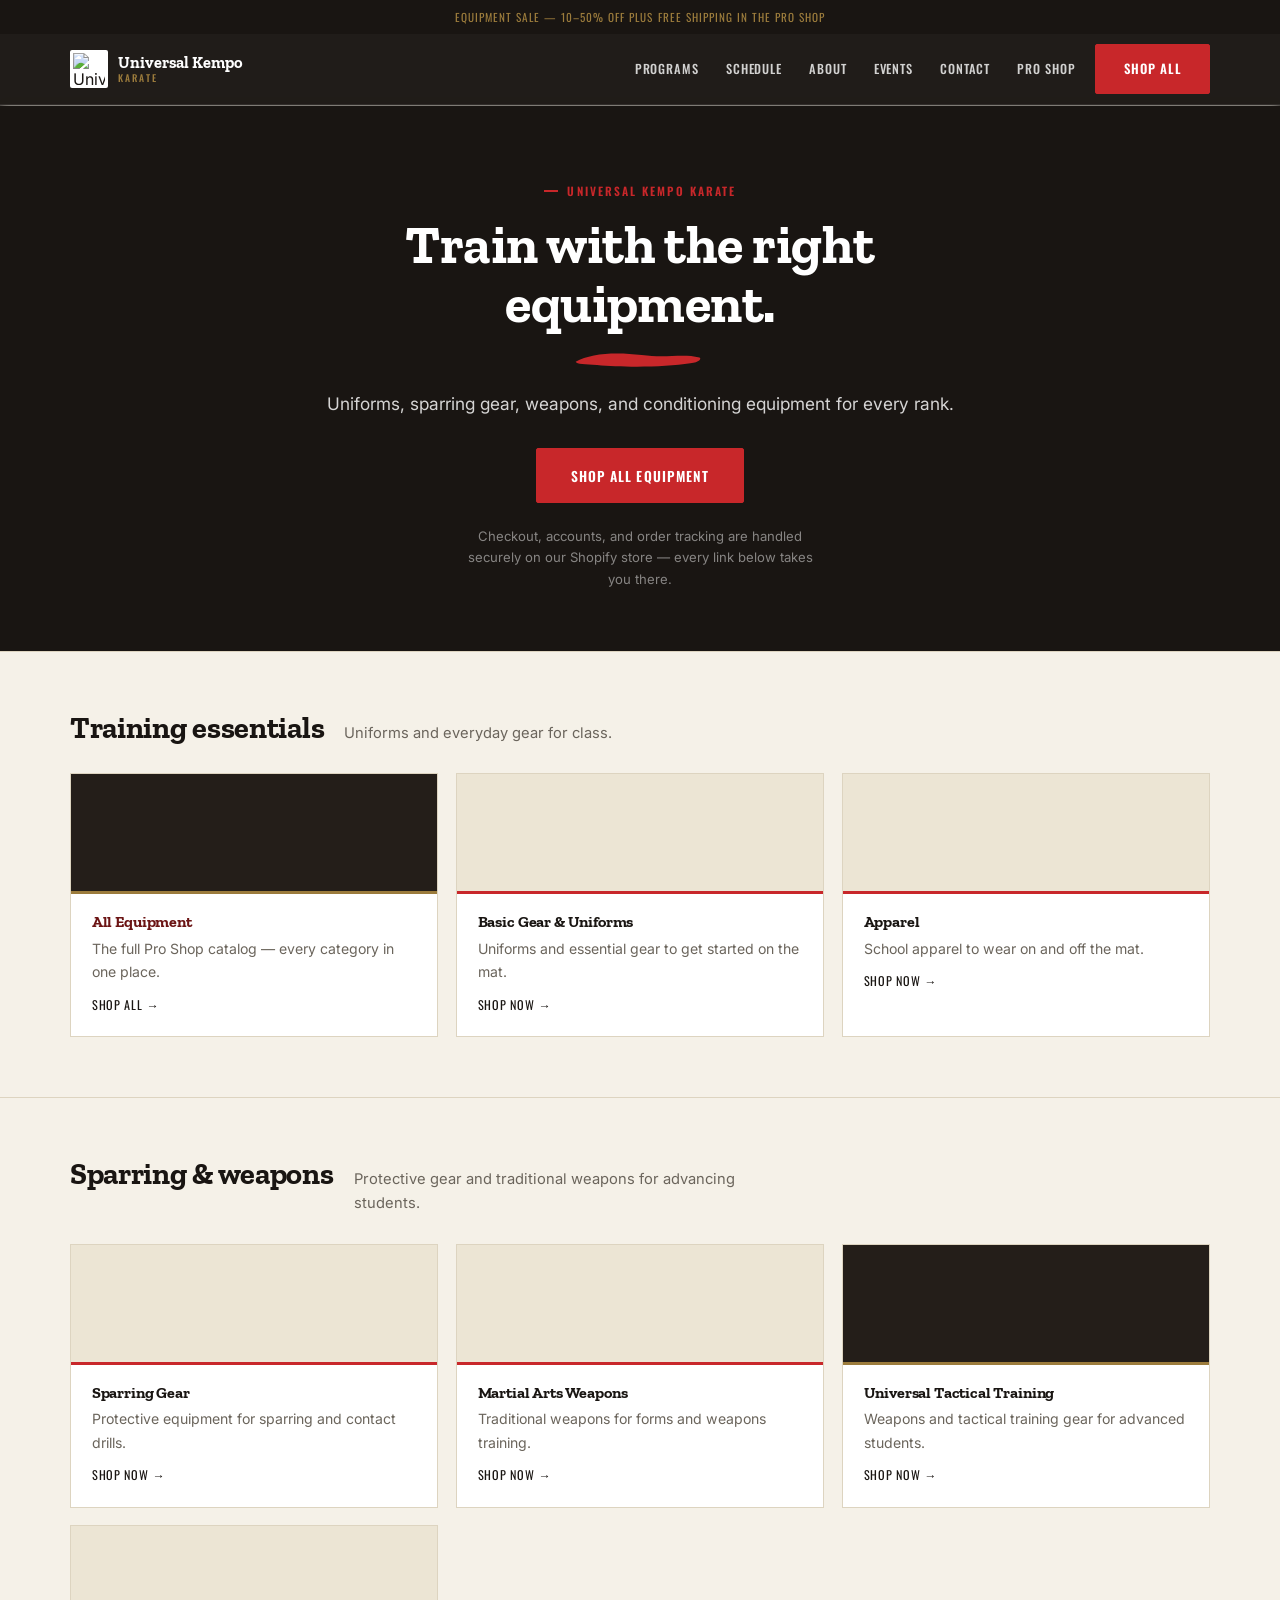
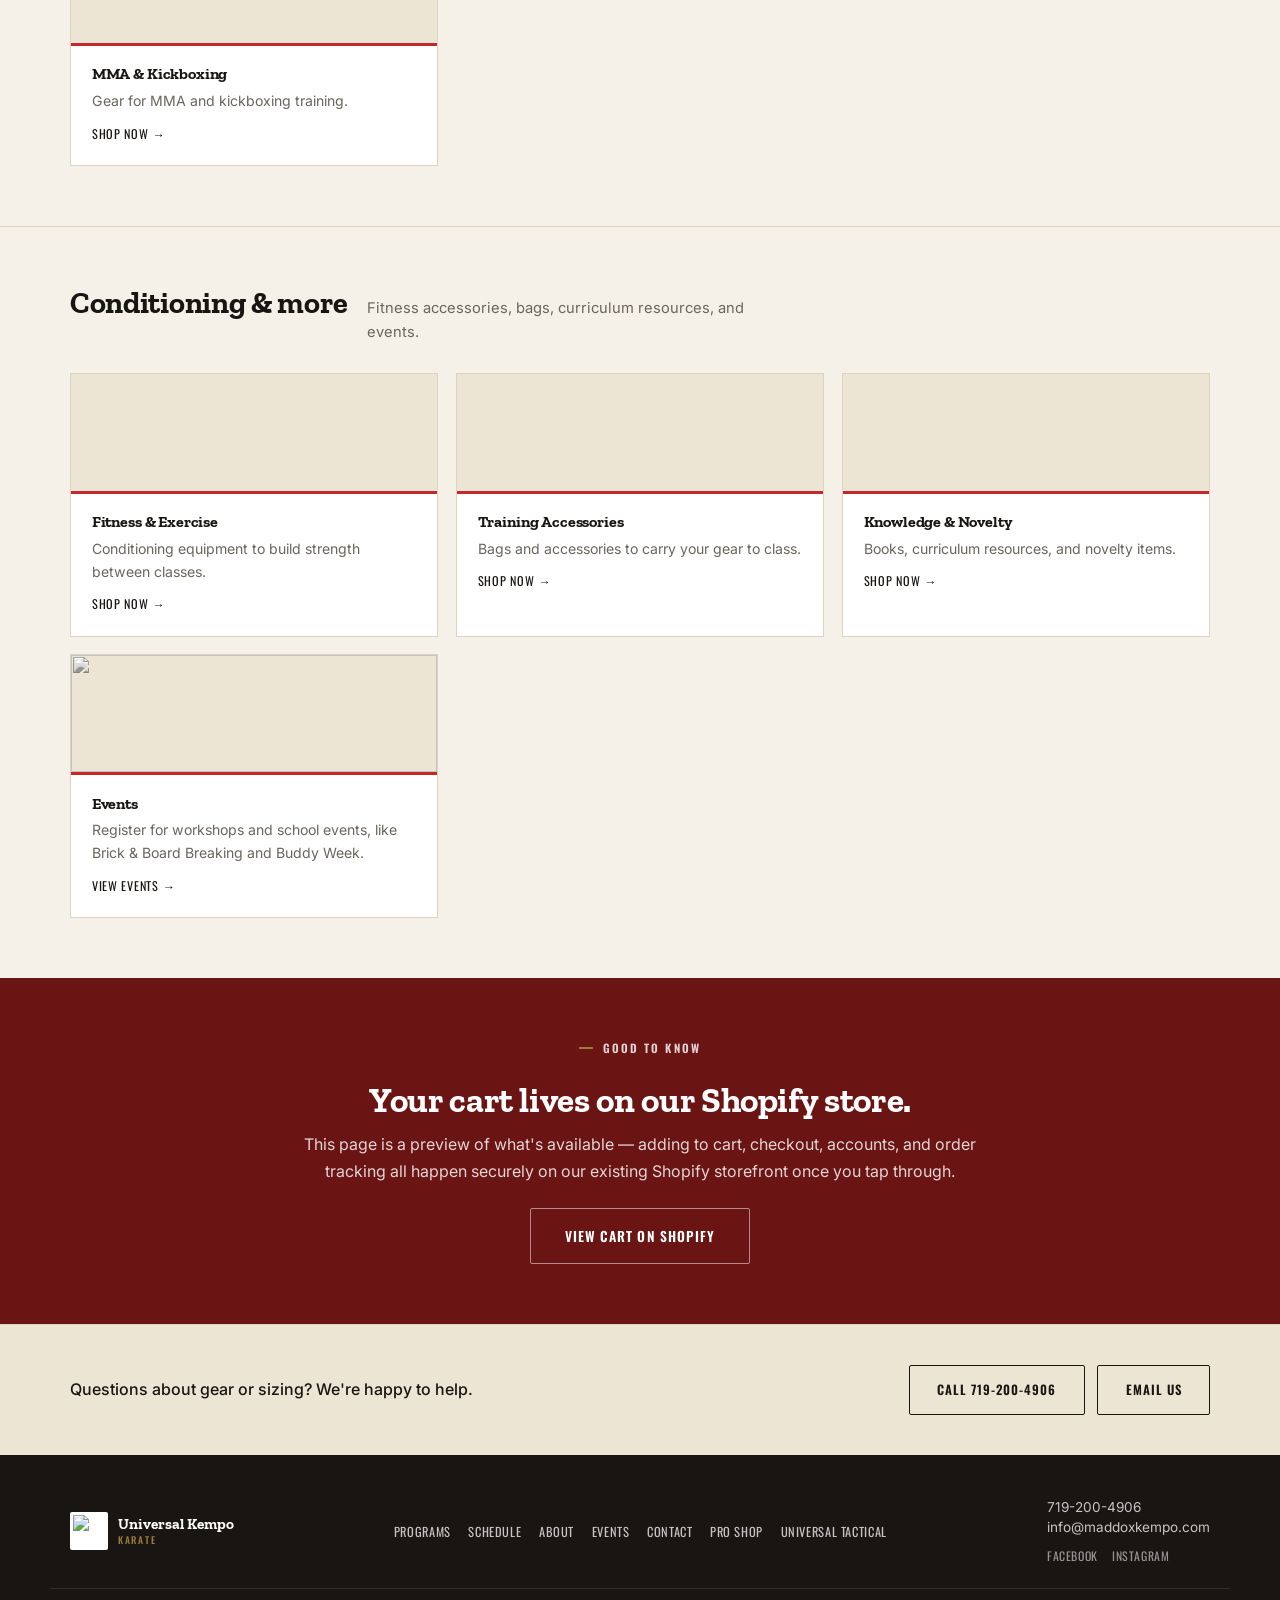
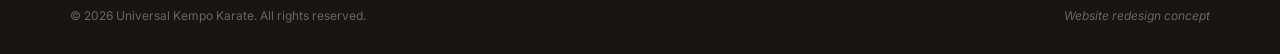
==== shop.html @ ea0c27b5 "UPDATE site with actual info from original site including images and new hero image" ====
<!doctype html>
<html lang="en">
  <head>
    <meta charset="UTF-8" />
    <meta
      name="viewport"
      content="width=device-width, initial-scale=1.0, shrink-to-fit=no"
    />
    <meta name="robots" content="noindex,nofollow" />

    <title>Pro Shop | Universal Kempo Karate</title>
    <meta
      name="description"
      content="Training gear, uniforms, equipment and more for Universal Kempo Karate students. Browse the Pro Shop, powered by our Shopify store."
    />

    <meta property="og:title" content="Pro Shop | Universal Kempo Karate" />
    <meta property="og:description" content="Train with the right equipment." />
    <meta property="og:type" content="website" />
    <meta property="og:url" content="https://maddoxkempo.com/collections" />

    <link rel="preconnect" href="https://fonts.googleapis.com" />
    <link rel="preconnect" href="https://fonts.gstatic.com" crossorigin />
    <link
      href="https://fonts.googleapis.com/css2?family=Zilla+Slab:wght@400;500;600;700&family=Oswald:wght@400;500;600;700&family=Inter:wght@400;500;600;700&display=swap"
      rel="stylesheet"
    />

    <link rel="stylesheet" href="styles.css" />
  </head>
  <body>
    <!--
  ANNOUNCEMENT BAR (configurable)
  Mirrors a promotion currently live on maddoxkempo.com as of this demo's
  creation date. Sales/promos expire — verify current wording and dates
  in the Shopify admin before launch, or remove this block entirely if
  no active promotion exists.
-->
    <div class="announce">
      <a
        href="https://maddoxkempo.com/collections"
        target="_blank"
        rel="noopener"
        >Equipment Sale — 10–50% Off Plus Free Shipping in the Pro Shop</a
      >
    </div>

    <!-- NAV -->
    <header class="site-header" id="siteHeader">
      <div class="nav-wrap">
        <a href="index.html#top" class="brand">
          <img
            class="brand-logo"
            src="https://maddoxkempo.com/cdn/shop/files/Logo_transparent_background_220x.gif?v=1692726078"
            alt="Universal Kempo Karate logo"
            width="38"
            height="38"
            loading="eager"
          />
          <span class="brand-name"
            >Universal&nbsp;Kempo<span class="brand-sub">Karate</span></span
          >
        </a>

        <nav class="nav-desktop" aria-label="Primary">
          <a href="index.html#programs">Programs</a>
          <a href="index.html#schedule">Schedule</a>
          <a href="index.html#lineage">About</a>
          <a href="index.html#events">Events</a>
          <a href="index.html#contact">Contact</a>
          <a href="shop.html" aria-current="page">Pro Shop</a>
        </nav>

        <a
          href="https://maddoxkempo.com/collections"
          target="_blank"
          rel="noopener"
          class="btn btn-primary nav-cta"
          >Shop All</a
        >

        <button
          class="hamburger"
          id="hamburgerBtn"
          aria-label="Open menu"
          aria-expanded="false"
          aria-controls="mobileMenu"
        >
          <span></span><span></span><span></span>
        </button>
      </div>

      <div class="mobile-menu" id="mobileMenu">
        <nav aria-label="Mobile">
          <a href="index.html#programs">Programs</a>
          <a href="index.html#schedule">Schedule</a>
          <a href="index.html#lineage">About</a>
          <a href="index.html#events">Events</a>
          <a href="index.html#contact">Contact</a>
          <a href="shop.html" aria-current="page">Pro Shop</a>
        </nav>
        <a
          href="https://maddoxkempo.com/collections"
          target="_blank"
          rel="noopener"
          class="btn btn-primary mobile-cta"
          >Shop All Equipment</a
        >
      </div>
    </header>

    <main id="top">
      <!-- HERO -->
      <section class="shop-hero">
        <div class="shop-hero-inner">
          <p class="eyebrow eyebrow-center">
            <span class="eyebrow-mark"></span>Universal Kempo Karate
          </p>
          <h1>Train with the right equipment.</h1>
          <svg
            class="brush brush-red"
            style="margin-left: auto; margin-right: auto"
            viewBox="0 0 160 24"
            aria-hidden="true"
          >
            <path
              d="M2,14 C20,4 50,2 82,6 C112,10 132,4 152,9 C155,10 152,15 141,16 C110,21 58,21 28,18 C14,17 3,17 2,14 Z"
            />
          </svg>
          <p class="shop-hero-copy">
            Uniforms, sparring gear, weapons, and conditioning equipment for
            every rank.
          </p>
          <a
            href="https://maddoxkempo.com/collections"
            target="_blank"
            rel="noopener"
            class="btn btn-primary btn-lg"
            >Shop All Equipment</a
          >
          <p class="shop-hero-note">
            Checkout, accounts, and order tracking are handled securely on our
            Shopify store — every link below takes you there.
          </p>
        </div>
      </section>

      <!-- GROUP: TRAINING ESSENTIALS -->
      <section class="shop-group reveal">
        <div class="shop-group-head">
          <h2>Training essentials</h2>
          <p>Uniforms and everyday gear for class.</p>
        </div>
        <div class="shop-grid">
          <a
            class="shop-card shop-card-featured"
            href="https://maddoxkempo.com/collections"
            target="_blank"
            rel="noopener"
          >
            <div class="shop-card-media shop-card-media-dark"></div>
            <div class="shop-card-body">
              <h3>All Equipment</h3>
              <p>The full Pro Shop catalog — every category in one place.</p>
              <span class="event-link">Shop All →</span>
            </div>
          </a>
          <a
            class="shop-card"
            href="https://maddoxkempo.com/collections/basic-training-gear"
            target="_blank"
            rel="noopener"
          >
            <div class="shop-card-media"></div>
            <div class="shop-card-body">
              <h3>Basic Gear &amp; Uniforms</h3>
              <p>Uniforms and essential gear to get started on the mat.</p>
              <span class="event-link">Shop Now →</span>
            </div>
          </a>
          <a
            class="shop-card"
            href="https://maddoxkempo.com/collections/apparel-1"
            target="_blank"
            rel="noopener"
          >
            <div class="shop-card-media"></div>
            <div class="shop-card-body">
              <h3>Apparel</h3>
              <p>School apparel to wear on and off the mat.</p>
              <span class="event-link">Shop Now →</span>
            </div>
          </a>
        </div>
      </section>

      <!-- GROUP: SPARRING & WEAPONS -->
      <section class="shop-group reveal">
        <div class="shop-group-head">
          <h2>Sparring &amp; weapons</h2>
          <p>Protective gear and traditional weapons for advancing students.</p>
        </div>
        <div class="shop-grid">
          <a
            class="shop-card"
            href="https://maddoxkempo.com/collections/sparring-gear"
            target="_blank"
            rel="noopener"
          >
            <div class="shop-card-media"></div>
            <div class="shop-card-body">
              <h3>Sparring Gear</h3>
              <p>Protective equipment for sparring and contact drills.</p>
              <span class="event-link">Shop Now →</span>
            </div>
          </a>
          <a
            class="shop-card"
            href="https://maddoxkempo.com/collections/martial-arts-weapons"
            target="_blank"
            rel="noopener"
          >
            <div class="shop-card-media"></div>
            <div class="shop-card-body">
              <h3>Martial Arts Weapons</h3>
              <p>Traditional weapons for forms and weapons training.</p>
              <span class="event-link">Shop Now →</span>
            </div>
          </a>
          <a
            class="shop-card"
            href="https://maddoxkempo.com/collections/weapons-and-tactical-gear"
            target="_blank"
            rel="noopener"
          >
            <div class="shop-card-media shop-card-media-dark"></div>
            <div class="shop-card-body">
              <h3>Universal Tactical Training</h3>
              <p>Weapons and tactical training gear for advanced students.</p>
              <span class="event-link">Shop Now →</span>
            </div>
          </a>
          <a
            class="shop-card"
            href="https://maddoxkempo.com/collections/mma-collection"
            target="_blank"
            rel="noopener"
          >
            <div class="shop-card-media"></div>
            <div class="shop-card-body">
              <h3>MMA &amp; Kickboxing</h3>
              <p>Gear for MMA and kickboxing training.</p>
              <span class="event-link">Shop Now →</span>
            </div>
          </a>
        </div>
      </section>

      <!-- GROUP: CONDITIONING & MORE -->
      <section class="shop-group reveal">
        <div class="shop-group-head">
          <h2>Conditioning &amp; more</h2>
          <p>Fitness accessories, bags, curriculum resources, and events.</p>
        </div>
        <div class="shop-grid">
          <a
            class="shop-card"
            href="https://maddoxkempo.com/collections/fitness-exercise"
            target="_blank"
            rel="noopener"
          >
            <div class="shop-card-media"></div>
            <div class="shop-card-body">
              <h3>Fitness &amp; Exercise</h3>
              <p>Conditioning equipment to build strength between classes.</p>
              <span class="event-link">Shop Now →</span>
            </div>
          </a>
          <a
            class="shop-card"
            href="https://maddoxkempo.com/collections/training-accessories-bags"
            target="_blank"
            rel="noopener"
          >
            <div class="shop-card-media"></div>
            <div class="shop-card-body">
              <h3>Training Accessories</h3>
              <p>Bags and accessories to carry your gear to class.</p>
              <span class="event-link">Shop Now →</span>
            </div>
          </a>
          <a
            class="shop-card"
            href="https://maddoxkempo.com/collections/knowledge-novelty"
            target="_blank"
            rel="noopener"
          >
            <div class="shop-card-media"></div>
            <div class="shop-card-body">
              <h3>Knowledge &amp; Novelty</h3>
              <p>Books, curriculum resources, and novelty items.</p>
              <span class="event-link">Shop Now →</span>
            </div>
          </a>
          <a
            class="shop-card"
            href="https://maddoxkempo.com/collections/events"
            target="_blank"
            rel="noopener"
          >
            <div class="shop-card-media">
              <img
                class="mono-photo"
                src="https://maddoxkempo.com/cdn/shop/collections/Photo_Feb_22_11_43_31_AM_1200x1200.jpg?v=1645555541"
                alt=""
                loading="lazy"
              />
            </div>
            <div class="shop-card-body">
              <h3>Events</h3>
              <p>
                Register for workshops and school events, like Brick &amp; Board
                Breaking and Buddy Week.
              </p>
              <span class="event-link">View Events →</span>
            </div>
          </a>
        </div>
      </section>

      <!-- CART NOTE -->
      <section class="shop-note reveal">
        <div class="shop-note-inner">
          <p class="eyebrow eyebrow-light eyebrow-center">
            <span class="eyebrow-mark eyebrow-mark-light"></span>Good to Know
          </p>
          <h2>Your cart lives on our Shopify store.</h2>
          <p>
            This page is a preview of what's available — adding to cart,
            checkout, accounts, and order tracking all happen securely on our
            existing Shopify storefront once you tap through.
          </p>
          <a
            href="https://maddoxkempo.com/cart"
            target="_blank"
            rel="noopener"
            class="btn btn-ghost btn-lg"
            >View Cart on Shopify</a
          >
        </div>
      </section>

      <!-- CONTACT STRIP -->
      <section class="shop-contact-strip">
        <div class="shop-contact-strip-inner">
          <p>Questions about gear or sizing? We're happy to help.</p>
          <div class="shop-contact-strip-actions">
            <a href="tel:+17192004906" class="btn btn-outline"
              >Call 719-200-4906</a
            >
            <a href="mailto:info@maddoxkempo.com" class="btn btn-outline"
              >Email Us</a
            >
          </div>
        </div>
      </section>
    </main>

    <!-- FOOTER -->
    <footer class="site-footer">
      <div class="footer-inner">
        <div class="footer-brand">
          <img
            class="brand-logo"
            src="https://maddoxkempo.com/cdn/shop/files/Logo_transparent_background_220x.gif?v=1692726078"
            alt="Universal Kempo Karate logo"
            width="34"
            height="34"
            loading="lazy"
          />
          <span class="brand-name"
            >Universal&nbsp;Kempo<span class="brand-sub">Karate</span></span
          >
        </div>
        <nav class="footer-nav" aria-label="Footer">
          <a href="index.html#programs">Programs</a>
          <a href="index.html#schedule">Schedule</a>
          <a href="index.html#lineage">About</a>
          <a href="index.html#events">Events</a>
          <a href="index.html#contact">Contact</a>
          <a href="shop.html">Pro Shop</a>
          <a
            href="https://maddoxkempo.com/collections/weapons-and-tactical-gear"
            target="_blank"
            rel="noopener"
            >Universal Tactical</a
          >
        </nav>
        <div class="footer-contact">
          <a href="tel:+17192004906">719-200-4906</a>
          <a href="mailto:info@maddoxkempo.com">info@maddoxkempo.com</a>
          <div class="footer-social">
            <a
              href="https://www.facebook.com/maddoxkempo"
              target="_blank"
              rel="noopener"
              aria-label="Facebook"
              >Facebook</a
            >
            <a
              href="https://www.instagram.com/maddoxkempo"
              target="_blank"
              rel="noopener"
              aria-label="Instagram"
              >Instagram</a
            >
          </div>
        </div>
      </div>
      <div class="footer-bottom">
        <p>&copy; 2026 Universal Kempo Karate. All rights reserved.</p>
        <p class="footer-disclaimer">Website redesign concept</p>
      </div>
    </footer>

    <!-- Mobile sticky CTA -->
    <div class="sticky-cta" id="stickyCta">
      <a href="tel:+17192004906" class="sticky-btn sticky-call">Call</a>
      <a
        href="https://maddoxkempo.com/collections"
        target="_blank"
        rel="noopener"
        class="sticky-btn sticky-try"
        >Shop Now</a
      >
    </div>

    <script src="script.js"></script>
  </body>
</html>
---- styles.css ----
/* =========================================================
   Universal Kempo KARATE — HERITAGE REDESIGN
   Design tokens
   ---------------------------------------------------------
   Ink          #191512   soft charcoal, not pure black
   Paper        #F5F1E8   warm rice-paper off-white
   Paper Deep   #ECE5D4   secondary panel tone
   CTA Red      #C8272A   bright — reserved for actions only
   Lacquer Red  #6B1414   deep — large surfaces, accents
   Sumi         #6B655C   secondary / caption text
   Brass        #9C7C3C   rank-cord accent, used rarely
   Line         #DDD4C0   hairline on paper
   ========================================================= */

:root {
  --ink: #191512;
  --ink-soft: #241e19;
  --paper: #f5f1e8;
  --paper-deep: #ece5d4;
  --cta-red: #c8272a;
  --lacquer: #6b1414;
  --lacquer-soft: #7e1b1b;
  --sumi: #6b655c;
  --brass: #9c7c3c;
  --line: #ddd4c0;
  --line-dark: rgba(255, 255, 255, 0.12);

  --display: "Zilla Slab", Georgia, serif;
  --utility: "Oswald", "Arial Narrow", sans-serif;
  --body: "Inter", -apple-system, BlinkMacSystemFont, sans-serif;

  --container: 1180px;
  --radius: 2px;
}

* {
  box-sizing: border-box;
}
html {
  scroll-behavior: smooth;
}

body {
  margin: 0;
  font-family: var(--body);
  color: var(--ink);
  background: var(--paper);
  -webkit-font-smoothing: antialiased;
  overflow-x: hidden;
}

img {
  max-width: 100%;
  display: block;
}
a {
  color: inherit;
  text-decoration: none;
}

h1,
h2,
h3 {
  font-family: var(--display);
  font-weight: 700;
  margin: 0;
  line-height: 1.08;
  letter-spacing: -0.01em;
}

p {
  margin: 0;
  line-height: 1.65;
  color: var(--sumi);
}

:focus-visible {
  outline: 2px solid var(--cta-red);
  outline-offset: 2px;
}

@media (prefers-reduced-motion: reduce) {
  * {
    animation-duration: 0.001ms !important;
    transition-duration: 0.001ms !important;
    scroll-behavior: auto !important;
  }
}

/* ---------- reveal-on-scroll (restrained) ---------- */
.reveal {
  opacity: 0;
  transform: translateY(14px);
  transition:
    opacity 0.6s ease,
    transform 0.6s ease;
}
.reveal.in-view {
  opacity: 1;
  transform: translateY(0);
}

/* ---------- utility ---------- */

.eyebrow {
  display: flex;
  align-items: center;
  gap: 0.6rem;
  font-family: var(--utility);
  font-size: 0.72rem;
  font-weight: 600;
  text-transform: uppercase;
  letter-spacing: 0.18em;
  color: var(--cta-red);
  margin: 0 0 1rem;
}
.eyebrow-light {
  color: var(--brass);
}
.eyebrow-center {
  justify-content: center;
}

.eyebrow-mark {
  width: 14px;
  height: 2px;
  background: var(--cta-red);
  flex: none;
}
.eyebrow-mark-light {
  background: var(--brass);
}

/* signature: abstract sumi brush-stroke divider */
.brush {
  display: block;
  height: 20px;
  width: 132px;
}
.brush path {
  fill: currentColor;
}
.brush-ink {
  color: var(--ink);
}
.brush-red {
  color: var(--cta-red);
}
.brush-paper {
  color: var(--paper);
}

.vrule {
  width: 3px;
  background: var(--cta-red);
  flex: none;
}

.btn {
  display: inline-flex;
  align-items: center;
  justify-content: center;
  font-family: var(--utility);
  font-weight: 600;
  text-transform: uppercase;
  letter-spacing: 0.08em;
  font-size: 0.8rem;
  padding: 0.9rem 1.7rem;
  border-radius: var(--radius);
  border: 1px solid transparent;
  cursor: pointer;
  transition:
    transform 0.15s ease,
    background 0.15s ease,
    border-color 0.15s ease,
    color 0.15s ease;
  white-space: nowrap;
}
.btn:active {
  transform: translateY(1px);
}

.btn-primary {
  background: var(--cta-red);
  color: #fff;
  border-color: var(--cta-red);
}
.btn-primary:hover {
  background: #a31f22;
  border-color: #a31f22;
}

.btn-ghost {
  background: transparent;
  color: #fff;
  border-color: rgba(255, 255, 255, 0.5);
}
.btn-ghost:hover {
  border-color: #fff;
  background: rgba(255, 255, 255, 0.08);
}

.btn-outline {
  background: transparent;
  color: var(--ink);
  border-color: var(--ink);
}
.btn-outline:hover {
  background: var(--ink);
  color: #fff;
}

.btn-lg {
  padding: 1.05rem 2.1rem;
  font-size: 0.85rem;
}
.btn-block {
  width: 100%;
}

.section-head {
  max-width: var(--container);
  margin: 0 auto;
  padding: 0 1.25rem;
}
.section-head h2 {
  font-size: clamp(1.7rem, 4.2vw, 2.6rem);
  color: var(--ink);
}

.mono-photo {
  filter: grayscale(1) contrast(1.05);
}

/* ---------- announcement bar ---------- */
.announce {
  background: var(--ink);
  color: var(--paper);
  text-align: center;
  font-family: var(--utility);
  font-size: 0.7rem;
  letter-spacing: 0.09em;
  text-transform: uppercase;
  padding: 0.55rem 1rem;
}
.announce a {
  color: var(--brass);
}
.announce a:hover {
  color: #fff;
}

/* ---------- header ---------- */
.site-header {
  position: sticky;
  top: 0;
  z-index: 100;
  background: rgba(25, 21, 18, 0.97);
  backdrop-filter: blur(6px);
  border-bottom: 1px solid rgba(255, 255, 255, 0.08);
}
.nav-wrap {
  max-width: var(--container);
  margin: 0 auto;
  display: flex;
  align-items: center;
  gap: 1.25rem;
  padding: 0.65rem 1.25rem;
}
.brand {
  display: flex;
  align-items: center;
  gap: 0.65rem;
  margin-right: auto;
}
.brand-logo {
  width: 38px;
  height: 38px;
  object-fit: contain;
  flex: none;
  background: #fff;
  border-radius: 2px;
  padding: 3px;
}
.brand-name {
  font-family: var(--display);
  color: #fff;
  font-size: 1.02rem;
  font-weight: 700;
  line-height: 1.05;
}
.brand-sub {
  display: block;
  font-family: var(--utility);
  font-size: 0.6rem;
  color: var(--brass);
  letter-spacing: 0.2em;
  font-weight: 500;
  text-transform: uppercase;
  margin-top: 2px;
}

.nav-desktop {
  display: flex;
  gap: 1.7rem;
}
.nav-desktop a {
  color: rgba(255, 255, 255, 0.8);
  font-size: 0.78rem;
  font-family: var(--utility);
  text-transform: uppercase;
  letter-spacing: 0.07em;
  font-weight: 500;
}
.nav-desktop a:hover {
  color: var(--cta-red);
}

.nav-cta {
  display: inline-flex;
}

.hamburger {
  display: none;
  flex-direction: column;
  justify-content: center;
  gap: 5px;
  width: 40px;
  height: 40px;
  background: transparent;
  border: 1px solid rgba(255, 255, 255, 0.25);
  border-radius: var(--radius);
  cursor: pointer;
}
.hamburger span {
  width: 18px;
  height: 2px;
  background: #fff;
  margin: 0 auto;
  transition:
    transform 0.2s ease,
    opacity 0.2s ease;
}
.hamburger[aria-expanded="true"] span:nth-child(1) {
  transform: translateY(7px) rotate(45deg);
}
.hamburger[aria-expanded="true"] span:nth-child(2) {
  opacity: 0;
}
.hamburger[aria-expanded="true"] span:nth-child(3) {
  transform: translateY(-7px) rotate(-45deg);
}

.mobile-menu {
  max-height: 0;
  overflow: hidden;
  background: var(--ink-soft);
  transition: max-height 0.28s ease;
}
.mobile-menu.open {
  max-height: 420px;
}
.mobile-menu nav {
  display: flex;
  flex-direction: column;
  padding: 0.5rem 1.25rem;
}
.mobile-menu nav a {
  color: rgba(255, 255, 255, 0.88);
  padding: 0.85rem 0;
  border-bottom: 1px solid rgba(255, 255, 255, 0.08);
  font-family: var(--utility);
  text-transform: uppercase;
  letter-spacing: 0.06em;
  font-size: 0.88rem;
}
.mobile-cta {
  margin: 0.9rem 1.25rem 1.25rem;
}

/* ---------- hero ---------- */
.hero {
  position: relative;
  min-height: 86svh;
  display: flex;
  align-items: flex-end;
  overflow: hidden;
  background: var(--ink);
}
.hero-media {
  position: absolute;
  inset: 0;
  background: var(--ink);
}
.hero-media img {
  width: 100%;
  height: 100%;
  object-fit: cover;
  object-position: center 30%;
}
.hero-placeholder {
  position: absolute;
  inset: 0;
  background:
    linear-gradient(160deg, #211b17 0%, #191512 60%),
    repeating-linear-gradient(
      115deg,
      rgba(255, 255, 255, 0.02) 0 2px,
      transparent 2px 46px
    );
  display: flex;
  align-items: center;
  justify-content: center;
}
.hero-placeholder-label {
  font-family: var(--utility);
  font-size: 0.72rem;
  letter-spacing: 0.1em;
  text-transform: uppercase;
  color: rgba(255, 255, 255, 0.4);
  border: 1px dashed rgba(255, 255, 255, 0.28);
  padding: 0.9rem 1.2rem;
  text-align: center;
  max-width: 20rem;
  line-height: 1.6;
}
.hero-scrim {
  position: absolute;
  inset: 0;
  background: linear-gradient(
    0deg,
    rgba(25, 21, 18, 0.97) 8%,
    rgba(25, 21, 18, 0.55) 55%,
    rgba(25, 21, 18, 0.22) 100%
  );
}
.hero-content {
  position: relative;
  z-index: 2;
  max-width: var(--container);
  margin: 0 auto;
  padding: 6rem 1.25rem 3.75rem;
  width: 100%;
}
.hero .eyebrow {
  color: var(--brass);
}
.hero h1 {
  color: #fff;
  font-size: clamp(2.15rem, 7.5vw, 4.1rem);
}
.hero .brush {
  margin: 1rem 0 1.25rem;
}
.hero-copy {
  color: rgba(255, 255, 255, 0.82);
  font-size: 1.04rem;
  max-width: 36ch;
  margin-bottom: 1.9rem;
}
.hero-actions {
  display: flex;
  flex-wrap: wrap;
  gap: 0.85rem;
}

/* ---------- heritage strip ---------- */
.heritage {
  background: var(--ink);
  border-top: 1px solid rgba(255, 255, 255, 0.08);
}
.heritage-inner {
  max-width: var(--container);
  margin: 0 auto;
  padding: 3.5rem 1.25rem;
  display: flex;
  align-items: center;
  gap: 2rem;
}
.heritage-figure {
  display: flex;
  flex-direction: column;
  flex: none;
}
.heritage-number {
  font-family: var(--display);
  color: var(--cta-red);
  font-size: clamp(3.4rem, 10vw, 5.4rem);
  font-weight: 700;
  line-height: 0.85;
}
.heritage-label {
  font-family: var(--utility);
  color: #fff;
  font-size: 0.74rem;
  text-transform: uppercase;
  letter-spacing: 0.1em;
  margin-top: 0.6rem;
}
.heritage-rule {
  align-self: stretch;
}
.heritage-text {
  color: rgba(255, 255, 255, 0.72);
  max-width: 58ch;
  font-size: 1rem;
}

/* ---------- philosophy quote ---------- */
.philosophy {
  padding: 5rem 0;
}
.philosophy-inner {
  max-width: 880px;
  margin: 0 auto;
  padding: 0 1.25rem;
  display: flex;
  gap: 1.75rem;
}
.philosophy-inner .vrule {
  min-height: 100%;
}
.philosophy blockquote {
  margin: 0;
  font-family: var(--display);
  font-size: clamp(1.35rem, 3.4vw, 2rem);
  color: var(--ink);
  line-height: 1.4;
  font-style: normal;
}
.philosophy cite {
  display: block;
  margin-top: 1.25rem;
  font-style: normal;
  font-family: var(--utility);
  font-size: 0.75rem;
  text-transform: uppercase;
  letter-spacing: 0.1em;
  color: var(--sumi);
}

/* ---------- programs (editorial rows) ---------- */
.programs {
  padding: 1rem 0 5rem;
}
.programs h2 {
  color: var(--ink);
}

.chapter {
  max-width: var(--container);
  margin: 0 auto;
  padding: 3.25rem 1.25rem;
  display: grid;
  grid-template-columns: 1fr;
  gap: 1.75rem;
  align-items: center;
  border-top: 1px solid var(--line);
}
.chapter:last-child {
  border-bottom: 1px solid var(--line);
}

.chapter-media {
  position: relative;
  min-height: 220px;
  background: var(--paper-deep);
  overflow: hidden;
}
.chapter-media img {
  width: 100%;
  height: 100%;
  min-height: 220px;
  object-fit: cover;
}
.chapter-media-texture {
  background: repeating-linear-gradient(
    135deg,
    #e4dbc5 0 2px,
    var(--paper-deep) 2px 30px
  );
}
.chapter-mark {
  width: 34px;
  height: 4px;
  background: var(--cta-red);
  margin-bottom: 1rem;
}
.chapter-text h3 {
  font-size: clamp(1.3rem, 3vw, 1.7rem);
  color: var(--ink);
  margin-bottom: 0.75rem;
}
.chapter-text p {
  font-size: 0.98rem;
}

@media (min-width: 820px) {
  .chapter {
    grid-template-columns: 1fr 1fr;
    gap: 3.5rem;
  }
  .chapter-media {
    min-height: 320px;
  }
  .chapter-media img {
    min-height: 320px;
  }
  .chapter-reverse .chapter-media {
    order: 2;
  }
  .chapter-reverse .chapter-text {
    order: 1;
  }
}

/* ---------- lineage / instructor ---------- */
.lineage {
  background: var(--ink);
}
.lineage-inner {
  max-width: var(--container);
  margin: 0 auto;
  padding: 5rem 1.25rem;
  display: grid;
  grid-template-columns: 1fr;
  gap: 2.5rem;
}
.lineage-media {
  position: relative;
}
.lineage-media img {
  width: 100%;
  height: auto;
}
.lineage-media-caption {
  font-family: var(--utility);
  font-size: 0.7rem;
  letter-spacing: 0.08em;
  text-transform: uppercase;
  color: rgba(255, 255, 255, 0.45);
  margin-top: 0.6rem;
}
.lineage .eyebrow {
  color: var(--brass);
}
.lineage h2 {
  color: #fff;
  font-size: clamp(1.9rem, 4.8vw, 2.6rem);
  margin: 0.3rem 0 0.2rem;
}
.lineage-lede {
  font-family: var(--display);
  font-size: 1.15rem;
  color: rgba(255, 255, 255, 0.85);
  margin-bottom: 1.75rem;
}

.timeline {
  list-style: none;
  margin: 0 0 1.75rem;
  padding: 0 0 0 1.5rem;
  border-left: 2px solid var(--cta-red);
}
.timeline li {
  position: relative;
  padding: 0 0 1.4rem 1.3rem;
}
.timeline li::before {
  content: "";
  position: absolute;
  left: -1.72rem;
  top: 0.3rem;
  width: 9px;
  height: 9px;
  background: var(--cta-red);
  border-radius: 50%;
}
.timeline li:last-child {
  padding-bottom: 0;
}
.timeline-year {
  display: block;
  font-family: var(--utility);
  color: var(--brass);
  font-size: 0.78rem;
  letter-spacing: 0.06em;
  margin-bottom: 0.2rem;
}
.timeline-text {
  color: rgba(255, 255, 255, 0.78);
  font-size: 0.95rem;
}

.lineage-family {
  color: rgba(255, 255, 255, 0.7);
  font-size: 0.95rem;
  margin-bottom: 2rem;
}

.founder-card {
  display: flex;
  align-items: center;
  gap: 1rem;
  border-top: 1px solid rgba(255, 255, 255, 0.14);
  padding-top: 1.5rem;
}
.founder-photo {
  width: 64px;
  height: 64px;
  object-fit: cover;
  flex: none;
}
.founder-text {
  font-size: 0.85rem;
  color: rgba(255, 255, 255, 0.65);
}
.founder-text strong {
  color: #fff;
  display: block;
  font-family: var(--utility);
  font-size: 0.78rem;
  letter-spacing: 0.04em;
  text-transform: uppercase;
  margin-bottom: 0.15rem;
}

@media (min-width: 900px) {
  .lineage-inner {
    grid-template-columns: 0.85fr 1.15fr;
    align-items: center;
  }
}

/* ---------- schedule ---------- */
.schedule {
  background: var(--lacquer);
}
.schedule-inner {
  max-width: var(--container);
  margin: 0 auto;
  padding: 3.75rem 1.25rem;
  display: flex;
  flex-direction: column;
  gap: 1.75rem;
  align-items: flex-start;
}
.schedule h2 {
  color: #fff;
  margin: 0.4rem 0 0.75rem;
  font-size: clamp(1.6rem, 4vw, 2.2rem);
}
.schedule p {
  color: rgba(255, 255, 255, 0.75);
  max-width: 56ch;
}

@media (min-width: 720px) {
  .schedule-inner {
    flex-direction: row;
    align-items: center;
    justify-content: space-between;
  }
}

/* ---------- events ---------- */
.events {
  padding: 5rem 0;
}
.events h2 {
  color: var(--ink);
}
.events-grid {
  max-width: var(--container);
  margin: 2.25rem auto 0;
  padding: 0 1.25rem;
  display: grid;
  grid-template-columns: 1fr;
  gap: 1.25rem;
}
.event-card {
  display: block;
  background: #fff;
  border: 1px solid var(--line);
  overflow: hidden;
  transition:
    border-color 0.15s ease,
    transform 0.15s ease;
}
.event-card:hover {
  border-color: var(--cta-red);
  transform: translateY(-2px);
}
.event-media {
  height: 150px;
  background: var(--paper-deep);
  border-bottom: 3px solid var(--cta-red);
  overflow: hidden;
}
.event-media img {
  width: 100%;
  height: 100%;
  object-fit: cover;
}
.event-body {
  padding: 1.3rem 1.5rem 1.6rem;
}
.event-body h3 {
  font-size: 1.1rem;
  color: var(--ink);
  margin-bottom: 0.4rem;
}
.event-price {
  font-family: var(--utility);
  color: var(--lacquer);
  font-weight: 600;
  letter-spacing: 0.03em;
  margin-bottom: 0.6rem;
  font-size: 0.85rem;
  text-transform: uppercase;
}
.event-link {
  font-family: var(--utility);
  font-size: 0.76rem;
  text-transform: uppercase;
  letter-spacing: 0.06em;
  color: var(--ink);
}
.events-note {
  max-width: var(--container);
  margin: 1.75rem auto 0;
  padding: 0 1.25rem;
  font-size: 0.85rem;
}

@media (min-width: 640px) {
  .events-grid {
    grid-template-columns: repeat(2, 1fr);
  }
}

/* ---------- shop cta ---------- */
.shop-cta {
  background: var(--ink);
  border-top: 1px solid rgba(255, 255, 255, 0.08);
}
.shop-cta-inner {
  max-width: var(--container);
  margin: 0 auto;
  padding: 3.75rem 1.25rem;
  display: flex;
  flex-direction: column;
  gap: 1.75rem;
  align-items: flex-start;
}
.shop-cta h2 {
  color: #fff;
  margin: 0.4rem 0 0.6rem;
  font-size: clamp(1.6rem, 4vw, 2.2rem);
}
.shop-cta p {
  color: rgba(255, 255, 255, 0.75);
  max-width: 46ch;
}
.shop-cta-actions {
  display: flex;
  gap: 0.85rem;
  flex-wrap: wrap;
}

@media (min-width: 780px) {
  .shop-cta-inner {
    flex-direction: row;
    align-items: center;
    justify-content: space-between;
  }
}

/* ---------- contact ---------- */
.contact {
  padding: 5rem 0 5.5rem;
  background: var(--paper-deep);
  border-top: 1px solid var(--line);
}
.contact-inner {
  max-width: var(--container);
  margin: 0 auto;
  padding: 0 1.25rem;
  display: grid;
  grid-template-columns: 1fr;
  gap: 2.5rem;
}
.contact h2 {
  color: var(--ink);
  font-size: clamp(1.7rem, 4.5vw, 2.3rem);
  margin: 0.4rem 0 0.75rem;
}
.contact-info > p {
  max-width: 42ch;
  margin-bottom: 1.75rem;
}

.contact-details {
  margin: 0 0 1.5rem;
}
.contact-details div {
  display: flex;
  justify-content: space-between;
  padding: 0.75rem 0;
  border-bottom: 1px solid var(--line);
  max-width: 380px;
}
.contact-details dt {
  font-family: var(--utility);
  font-size: 0.72rem;
  text-transform: uppercase;
  letter-spacing: 0.08em;
  color: var(--sumi);
}
.contact-details dd {
  margin: 0;
  font-weight: 600;
  color: var(--ink);
}
.contact-details a:hover {
  color: var(--cta-red);
}

.social-links {
  display: flex;
  gap: 1rem;
}
.social-links a {
  font-family: var(--utility);
  font-size: 0.76rem;
  text-transform: uppercase;
  letter-spacing: 0.06em;
  border: 1px solid var(--ink);
  padding: 0.5rem 0.9rem;
}
.social-links a:hover {
  background: var(--ink);
  color: #fff;
}

.contact-form {
  background: #fff;
  border: 1px solid var(--line);
  padding: 1.85rem;
  display: flex;
  flex-direction: column;
  gap: 0.2rem;
}
.contact-form label {
  font-family: var(--utility);
  font-size: 0.72rem;
  text-transform: uppercase;
  letter-spacing: 0.07em;
  color: var(--sumi);
  margin: 0.85rem 0 0.35rem;
}
.contact-form input,
.contact-form select,
.contact-form textarea {
  font-family: var(--body);
  font-size: 0.95rem;
  padding: 0.7rem 0.8rem;
  border: 1px solid var(--line);
  border-radius: var(--radius);
  background: var(--paper);
  color: var(--ink);
  width: 100%;
}
.contact-form input:focus,
.contact-form select:focus,
.contact-form textarea:focus {
  border-color: var(--cta-red);
  outline: none;
}
.contact-form button {
  margin-top: 1.3rem;
}
.hidden-field {
  position: absolute;
  left: -9999px;
}
.form-note {
  margin-top: 0.8rem;
  font-size: 0.85rem;
  text-align: center;
  min-height: 1.2em;
}
.form-note.success {
  color: #1e7d34;
}

@media (min-width: 900px) {
  .contact-inner {
    grid-template-columns: 1fr 1.05fr;
  }
}

/* ---------- footer ---------- */
.site-footer {
  background: var(--ink);
  color: rgba(255, 255, 255, 0.75);
}
.footer-inner {
  max-width: var(--container);
  margin: 0 auto;
  padding: 2.75rem 1.25rem 1.5rem;
  display: flex;
  flex-wrap: wrap;
  gap: 1.75rem;
  align-items: center;
  justify-content: space-between;
  border-bottom: 1px solid rgba(255, 255, 255, 0.1);
}
.footer-brand {
  display: flex;
  align-items: center;
  gap: 0.6rem;
}
.footer-brand .brand-name {
  color: #fff;
  font-family: var(--display);
  font-size: 0.95rem;
}
.footer-nav {
  display: flex;
  flex-wrap: wrap;
  gap: 1.1rem;
}
.footer-nav a {
  font-size: 0.78rem;
  font-family: var(--utility);
  text-transform: uppercase;
  letter-spacing: 0.05em;
  color: rgba(255, 255, 255, 0.75);
}
.footer-nav a:hover {
  color: var(--cta-red);
}
.footer-contact {
  display: flex;
  flex-direction: column;
  gap: 0.3rem;
  font-size: 0.85rem;
  align-items: flex-start;
}
.footer-contact a:hover {
  color: var(--cta-red);
}
.footer-social {
  display: flex;
  gap: 0.9rem;
  margin-top: 0.4rem;
}
.footer-social a {
  font-size: 0.74rem;
  font-family: var(--utility);
  text-transform: uppercase;
  letter-spacing: 0.05em;
  color: rgba(255, 255, 255, 0.55);
}
.footer-social a:hover {
  color: var(--brass);
}

.footer-bottom {
  max-width: var(--container);
  margin: 0 auto;
  padding: 1.1rem 1.25rem 1.75rem;
  display: flex;
  justify-content: space-between;
  flex-wrap: wrap;
  gap: 0.5rem;
  font-size: 0.75rem;
  color: rgba(255, 255, 255, 0.42);
}
.footer-disclaimer {
  font-style: italic;
}

/* ---------- mobile sticky cta ---------- */
.sticky-cta {
  position: fixed;
  bottom: 0;
  left: 0;
  right: 0;
  z-index: 90;
  display: grid;
  grid-template-columns: 1fr 2fr;
  box-shadow: 0 -4px 14px rgba(0, 0, 0, 0.18);
}
.sticky-btn {
  display: flex;
  align-items: center;
  justify-content: center;
  padding: 0.95rem 0.5rem;
  font-family: var(--utility);
  text-transform: uppercase;
  letter-spacing: 0.06em;
  font-size: 0.82rem;
  font-weight: 600;
}
.sticky-call {
  background: var(--ink);
  color: #fff;
}
.sticky-try {
  background: var(--cta-red);
  color: #fff;
}

@media (min-width: 860px) {
  .sticky-cta {
    display: none;
  }
}

/* ---------- desktop nav breakpoints ---------- */
@media (max-width: 859px) {
  .nav-desktop,
  .nav-cta {
    display: none;
  }
  .hamburger {
    display: flex;
  }
  body {
    padding-bottom: 60px;
  }
}
@media (min-width: 860px) {
  .mobile-menu {
    display: none;
  }
}

/* =========================================================
   SHOP.HTML specific
   ========================================================= */
.shop-hero {
  background: var(--ink);
  position: relative;
  padding-bottom: 0;
}
.shop-hero-inner {
  max-width: 760px;
  margin: 0 auto;
  padding: 4.75rem 1.25rem 3.75rem;
  text-align: center;
}
.shop-hero h1 {
  color: #fff;
  font-size: clamp(2.1rem, 6.5vw, 3.4rem);
  margin: 0.4rem 0 1rem;
}
.shop-hero .brush {
  margin: 0 auto 1.25rem;
}
.shop-hero-copy {
  color: rgba(255, 255, 255, 0.82);
  font-size: 1.08rem;
  margin-bottom: 1.85rem;
}
.shop-hero-note {
  color: rgba(255, 255, 255, 0.48);
  font-size: 0.82rem;
  max-width: 46ch;
  margin: 1.4rem auto 0;
}

.shop-group {
  padding: 3.75rem 0;
  border-top: 1px solid var(--line);
}
.shop-group:first-of-type {
  border-top: none;
  padding-top: 4.5rem;
}
.shop-group-head {
  max-width: var(--container);
  margin: 0 auto;
  padding: 0 1.25rem;
  display: flex;
  align-items: baseline;
  gap: 1.25rem;
  flex-wrap: wrap;
}
.shop-group-head h2 {
  font-size: clamp(1.4rem, 3.4vw, 1.9rem);
  color: var(--ink);
}
.shop-group-head p {
  font-size: 0.92rem;
  max-width: 48ch;
}

.shop-grid {
  max-width: var(--container);
  margin: 1.75rem auto 0;
  padding: 0 1.25rem;
  display: grid;
  grid-template-columns: 1fr;
  gap: 1.1rem;
}
.shop-card {
  display: block;
  background: #fff;
  border: 1px solid var(--line);
  overflow: hidden;
  transition:
    border-color 0.15s ease,
    transform 0.15s ease;
}
.shop-card:hover {
  border-color: var(--cta-red);
  transform: translateY(-2px);
}
.shop-card-media {
  height: 120px;
  background: var(--paper-deep);
  border-bottom: 3px solid var(--cta-red);
  overflow: hidden;
}
.shop-card-media img {
  width: 100%;
  height: 100%;
  object-fit: cover;
}
.shop-card-media-dark {
  background: var(--ink-soft);
  border-bottom-color: var(--brass);
}
.shop-card-body {
  padding: 1.2rem 1.3rem 1.4rem;
}
.shop-card-body h3 {
  font-size: 1rem;
  color: var(--ink);
  margin-bottom: 0.4rem;
  font-family: var(--display);
}
.shop-card-body p {
  font-size: 0.88rem;
  margin-bottom: 0.65rem;
}
.shop-card-featured .shop-card-body h3 {
  color: var(--lacquer);
}

@media (min-width: 640px) {
  .shop-grid {
    grid-template-columns: repeat(2, 1fr);
  }
}
@media (min-width: 980px) {
  .shop-grid {
    grid-template-columns: repeat(3, 1fr);
  }
}

.shop-note {
  background: var(--lacquer);
}
.shop-note-inner {
  max-width: 720px;
  margin: 0 auto;
  padding: 3.75rem 1.25rem;
  text-align: center;
}
.shop-note h2 {
  color: #fff;
  margin: 0.4rem 0 0.75rem;
  font-size: clamp(1.6rem, 4vw, 2.2rem);
}
.shop-note p {
  color: rgba(255, 255, 255, 0.82);
  margin-bottom: 1.5rem;
}

.shop-contact-strip {
  background: var(--paper-deep);
  border-top: 1px solid var(--line);
}
.shop-contact-strip-inner {
  max-width: var(--container);
  margin: 0 auto;
  padding: 2.5rem 1.25rem;
  display: flex;
  flex-direction: column;
  gap: 1.25rem;
  align-items: flex-start;
}
.shop-contact-strip-inner p {
  font-size: 1rem;
  color: var(--ink);
  font-weight: 500;
}
.shop-contact-strip-actions {
  display: flex;
  gap: 0.8rem;
  flex-wrap: wrap;
}

@media (min-width: 720px) {
  .shop-contact-strip-inner {
    flex-direction: row;
    align-items: center;
    justify-content: space-between;
  }
}
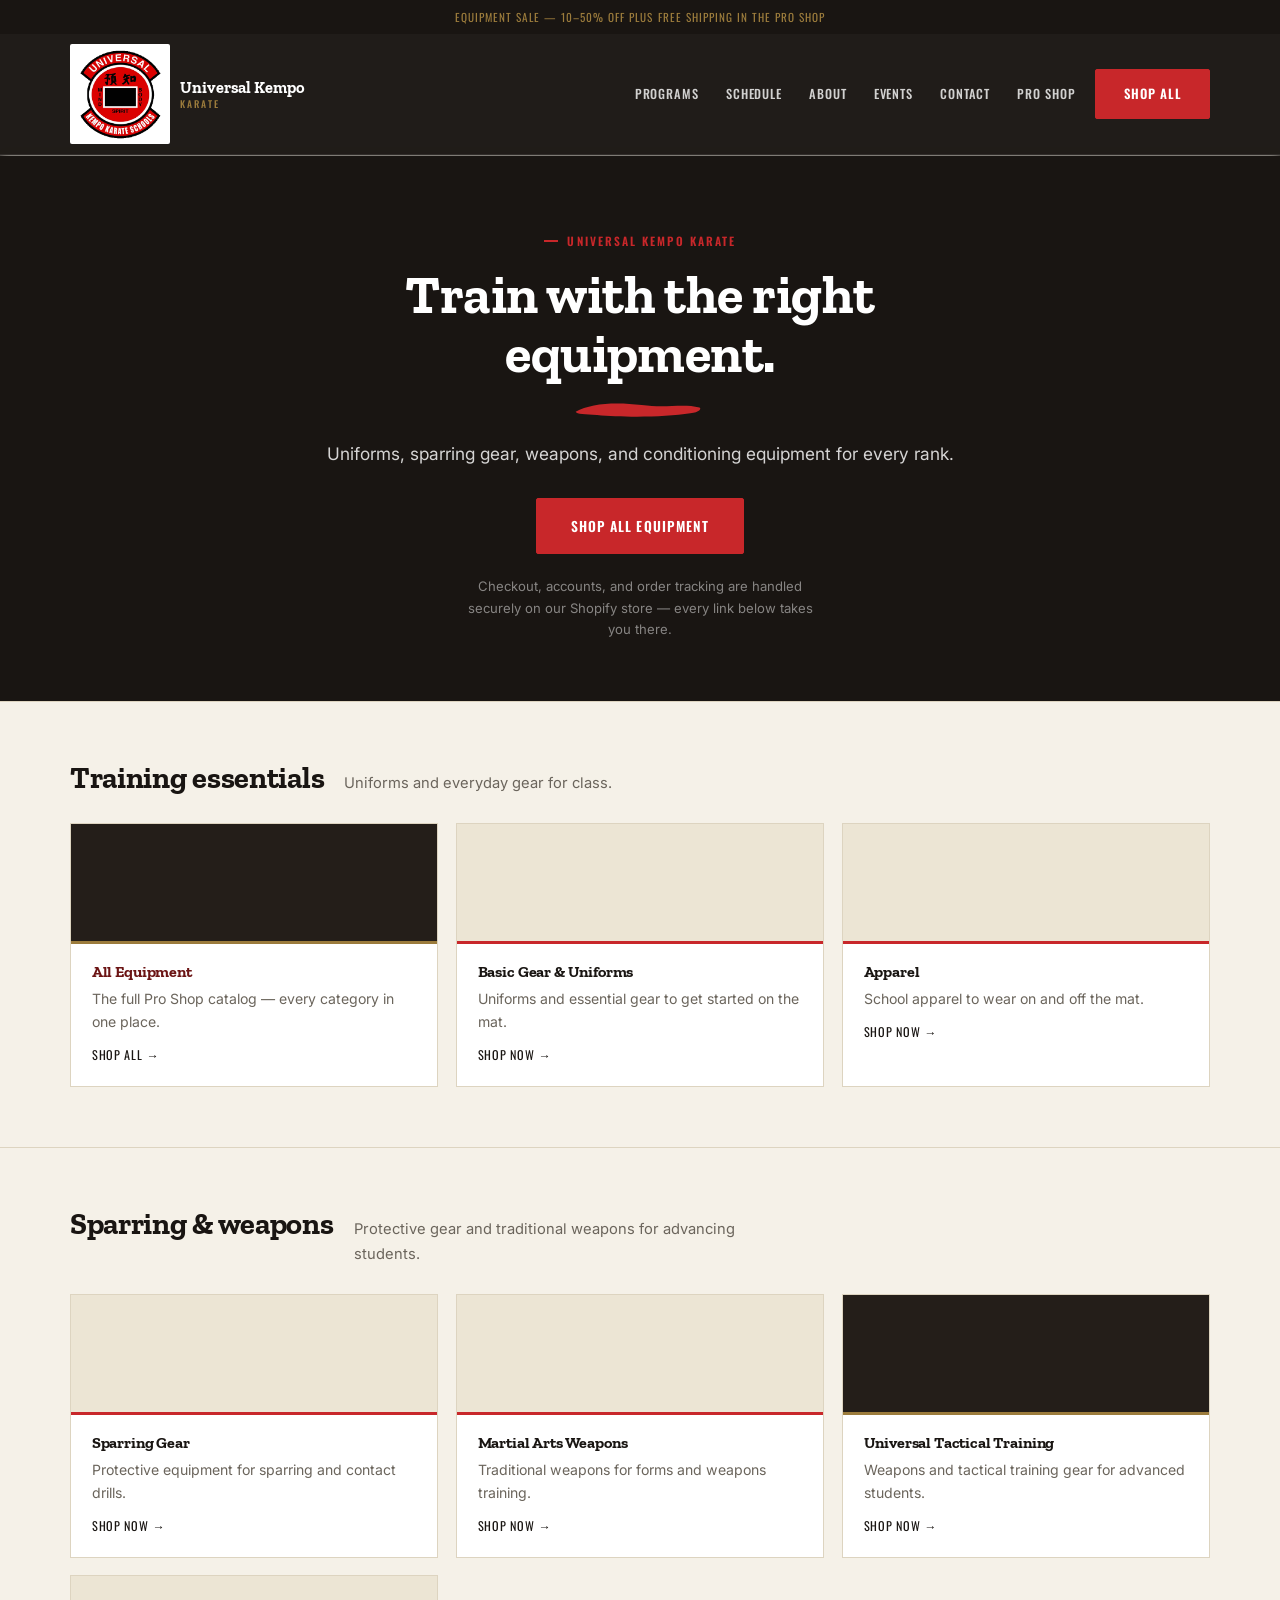
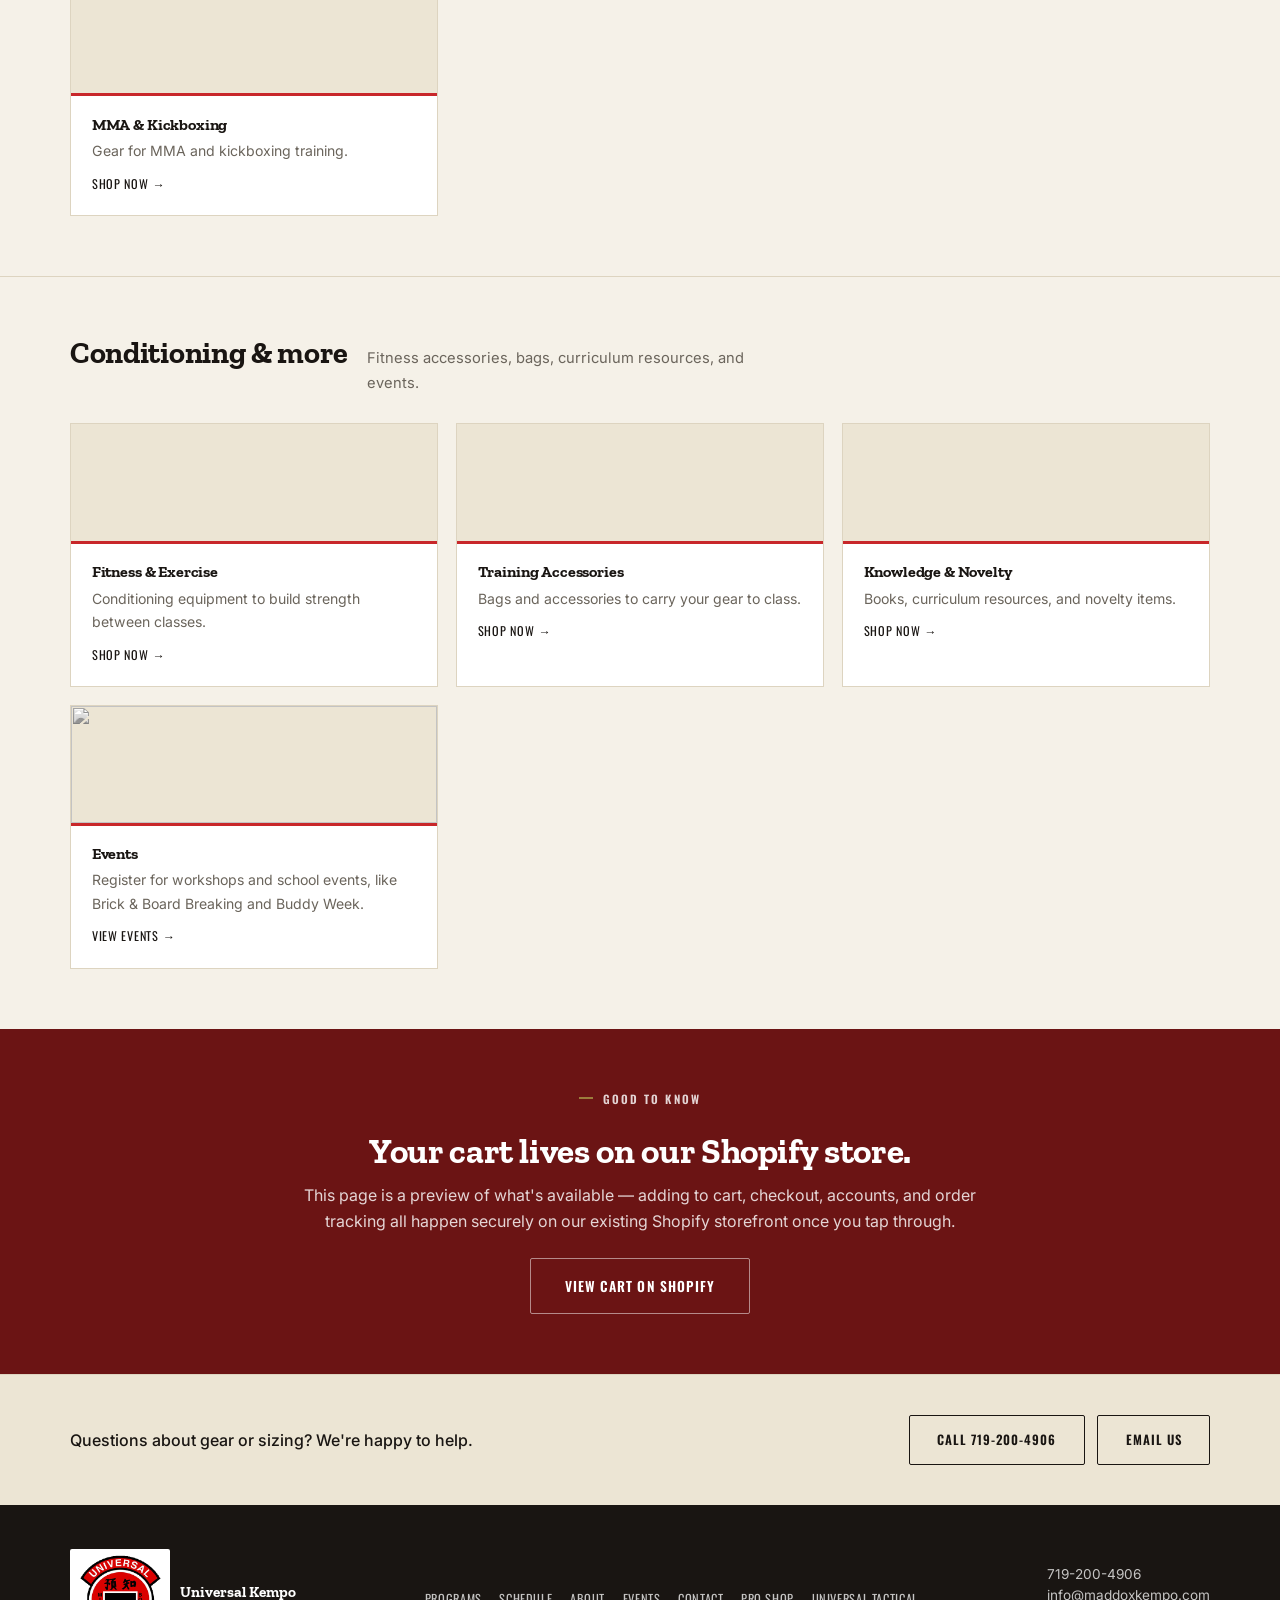
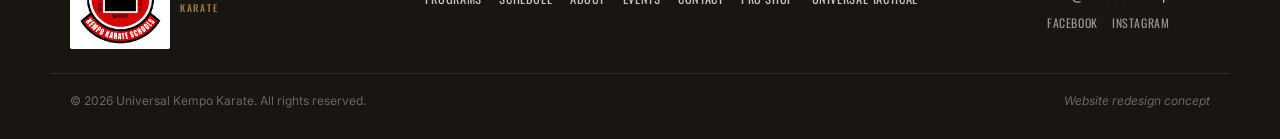
==== commit 87af042c: "UPDATE nav logo to be larger and CHANGE source of image from link to img in images folder" ====
--- a/shop.html
+++ b/shop.html
@@ -51,7 +51,7 @@
         <a href="index.html#top" class="brand">
           <img
             class="brand-logo"
-            src="https://maddoxkempo.com/cdn/shop/files/Logo_transparent_background_220x.gif?v=1692726078"
+            src="/images/universalLogo.gif"
             alt="Universal Kempo Karate logo"
             width="38"
             height="38"
@@ -372,7 +372,7 @@
         <div class="footer-brand">
           <img
             class="brand-logo"
-            src="https://maddoxkempo.com/cdn/shop/files/Logo_transparent_background_220x.gif?v=1692726078"
+            src="/images/universalLogo.gif"
             alt="Universal Kempo Karate logo"
             width="34"
             height="34"
--- a/styles.css
+++ b/styles.css
@@ -274,8 +274,8 @@
   margin-right: auto;
 }
 .brand-logo {
-  width: 38px;
-  height: 38px;
+  width: 100px;
+  height: 100px;
   object-fit: contain;
   flex: none;
   background: #fff;
